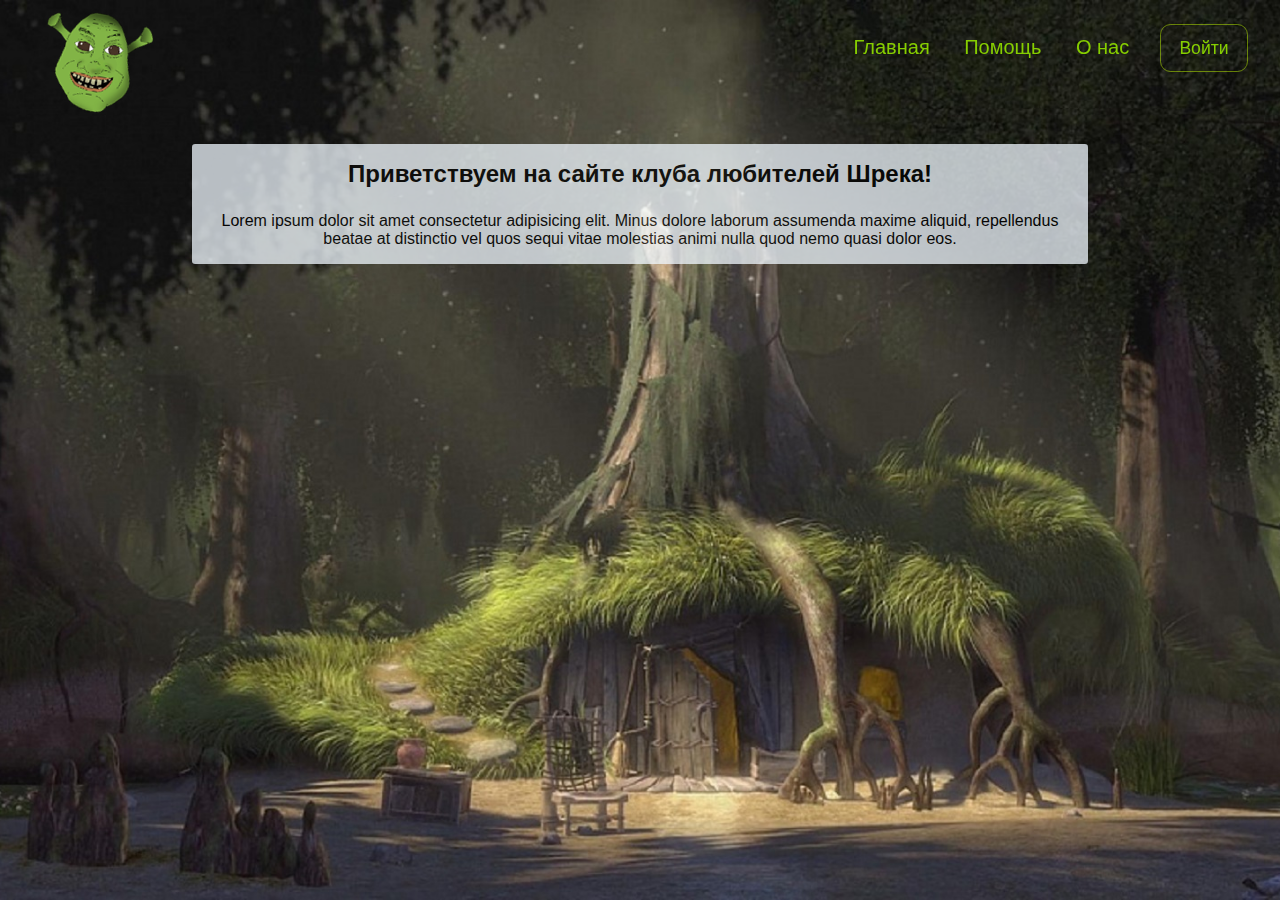
==== index.html @ 3fd7bb06 "site" ====
<!DOCTYPE html>
<html lang="ru">
<head>
    <meta charset="UTF-8">
    <meta name="viewport" content="width=device-width, initial-scale=1.0">
    <title>Любим Шрека</title>
    <link rel="stylesheet" href="style.css" />
</head>
<body>

    
    <header>
        <div class="logo"><img src="shrek.png" alt="shrek" /></div>
        <nav class="navigation">
            <a href="#">Главная</a>
            <a href="#">Помощь</a>
            <a href="#">О нас</a>
            <button class="btn-login">Войти</button>
        </nav>
    </header>


    <div class="priv">
        <h2 class="glav">
            Приветствуем на сайте клуба любителей Шрека!
        </h2>
        <p class="text">
            Lorem ipsum dolor sit amet consectetur adipisicing elit. Minus dolore laborum assumenda maxime aliquid, repellendus beatae at distinctio vel quos sequi vitae molestias animi nulla quod nemo quasi dolor eos.
        </p>
    </div>

</body>
</html>
---- style.css ----
* {
    margin: 0;
    padding: 0;
    box-sizing: border-box;
    font-family: sans-serif;
}


body {
    display: flex;
    justify-content: center;
    /* align-items: center; */
    min-height: 100vh;
    background: url('polyana_shreka.jpg') no-repeat;
    background-size: cover;
    background-position: center;
}


header {
    position: fixed;
    top: 0;
    left: 0;
    width: 100%;
    /* background-color: aliceblue; */
    /* opacity: 70%; */
    padding: 2rem;
    display: flex;
    justify-content: space-between;
    align-items: center;
    height: 6em;
}

.logo {
    margin-top: 2em;
}

.navigation a {
    position: relative;
    font-size: 1.25em;
    color: rgb(134, 206, 0);
    text-decoration: none;
    margin-left: 1.5em;
}

.navigation a::after {
    content: '';
    position: absolute;
    width: 100%;
    height: 0.1em;
    background: rgb(97, 170, 243);
    border-radius: 0.5em;
    left: 0;
    bottom: -0.4em;
    transform: scaleX(0);
    transition: transform .3s;
    transform-origin: right;
}


.navigation a:hover::after {
    transform: scaleX(1);
    transform-origin: left;
}


.navigation .btn-login {
    font-size: 1.1em;
    color: rgb(134, 206, 0);
    margin-left: 1.5em;
    height: 3rem;
    width: 5.5rem;
    background: transparent;
    border: 0.1rem solid rgba(200, 255, 0, 0.466);
    border-radius: 0.6em;
    cursor: pointer;
    transition: .3s;
}

.navigation .btn-login:hover {
    background: rgb(255, 255, 255);
    color: rgb(134, 206, 0);
}

.priv {
    position: absolute;
    margin-top: 9em;
    text-align: center;
    width: 70%;
    background: aliceblue;
    opacity: 75%;
    padding: 1em;
    border-radius: 0.2em;
}

.glav {
    color:rgb(0, 0, 0);
    margin-bottom: 1em;
}
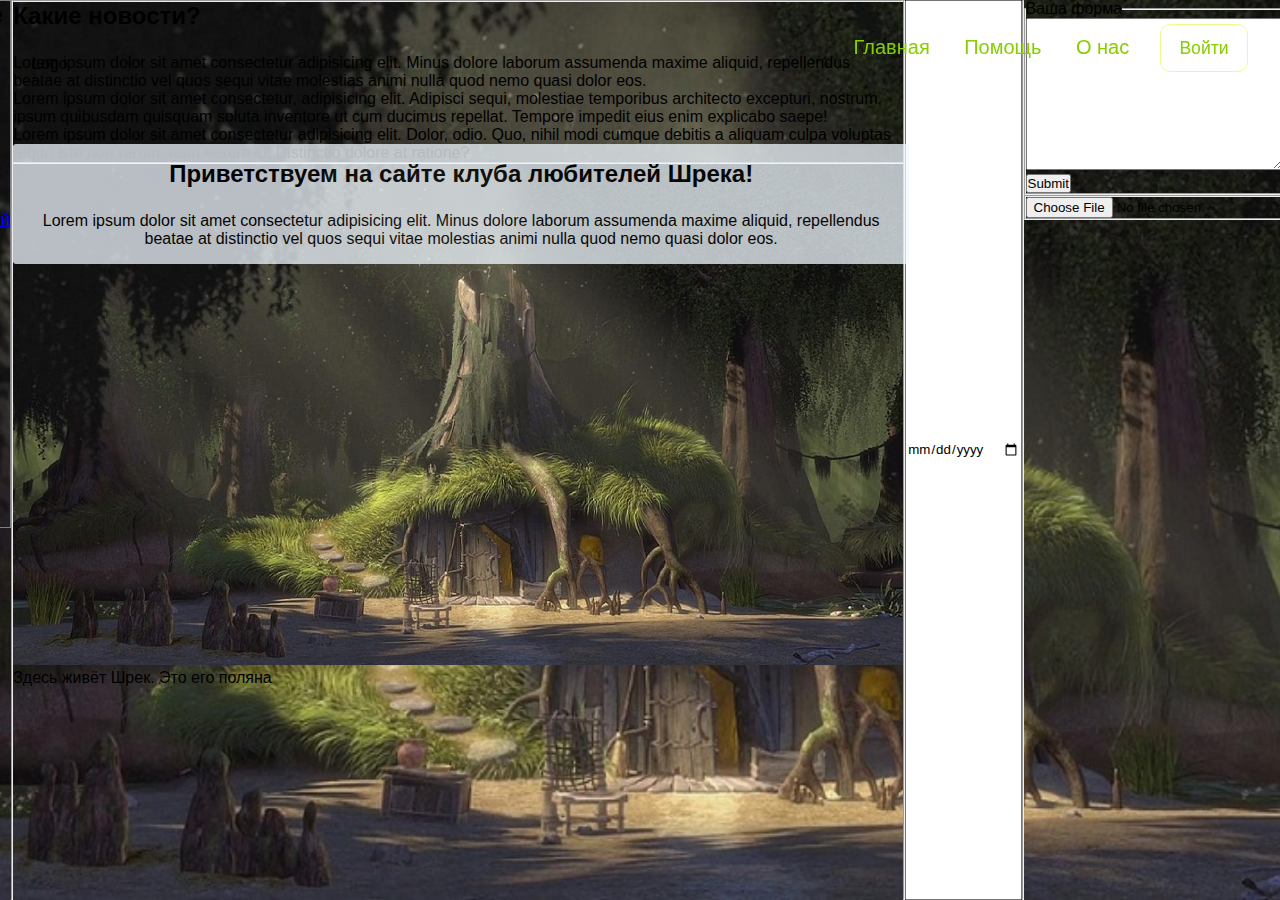
==== commit e2606736: "jhj" ====
--- a/index.html
+++ b/index.html
@@ -2,15 +2,34 @@
 <html lang="ru">
 <head>
     <meta charset="UTF-8">
+    <link rel="shortcut icon" href="shrek.png" type="image/x-icon">
     <meta name="viewport" content="width=device-width, initial-scale=1.0">
-    <title>Любим Шрека</title>
-    <link rel="stylesheet" href="style.css" />
+    <title>Doc</title>
+    <link rel="stylesheet" href="style.css">
+
+    <style>
+        aside {
+            float: right;
+            height: 33em;
+            width: 13%;
+            border: 0.1em solid gray;
+        }
+
+        aside div {
+            margin-top: 2em;
+        }
+
+        #zag {
+            text-align: center;
+        }
+    </style>
+
 </head>
 <body>
 
     
     <header>
-        <div class="logo"><img src="shrek.png" alt="shrek" /></div>
+        <div class="logo">Logo</div>
         <nav class="navigation">
             <a href="#">Главная</a>
             <a href="#">Помощь</a>
@@ -19,15 +38,76 @@
         </nav>
     </header>
 
+    <hr>
 
-    <div class="priv">
-        <h2 class="glav">
-            Приветствуем на сайте клуба любителей Шрека!
-        </h2>
-        <p class="text">
-            Lorem ipsum dolor sit amet consectetur adipisicing elit. Minus dolore laborum assumenda maxime aliquid, repellendus beatae at distinctio vel quos sequi vitae molestias animi nulla quod nemo quasi dolor eos.
-        </p>
-    </div>
+    <aside>
+        <h2 id="zag">Aside</h2>
+        <div><a href="#">Первый</a></div>
+        <div><a href="#">Второй</a></div>
+        <div><a href="#">Третий</a></div>
+        <div><a href="#">Четвёртый</a></div>
+    </aside>
+
+    <hr>
+
+    <main>
+        
+        <article class="priv">
+            <h2 class="glav">
+                Приветствуем на сайте клуба любителей Шрека!
+            </h2>
+            <p class="text">
+                Lorem ipsum dolor sit amet consectetur adipisicing elit. Minus dolore laborum assumenda maxime aliquid, repellendus beatae at distinctio vel quos sequi vitae molestias animi nulla quod nemo quasi dolor eos.
+            </p>
+        </article>
+    
+        <hr>
+    
+        <article class="osn">
+            <h2 class="glav">
+                Какие новости?
+            </h2>
+            <p class="text">
+                Lorem ipsum dolor sit amet consectetur adipisicing elit. Minus dolore laborum assumenda maxime aliquid, repellendus beatae at distinctio vel quos sequi vitae molestias animi nulla quod nemo quasi dolor eos.
+            </p>
+            <p class="text">
+                Lorem ipsum dolor sit amet consectetur, adipisicing elit. Adipisci sequi, molestiae temporibus architecto excepturi, nostrum, ipsum quibusdam quisquam soluta inventore ut cum ducimus repellat. Tempore impedit eius enim explicabo saepe!
+            </p>
+            <p class="text">
+                Lorem ipsum dolor sit amet consectetur adipisicing elit. Dolor, odio. Quo, nihil modi cumque debitis a aliquam culpa voluptas atque iste non rerum, nam earum id! Distinctio dolore at ratione?
+            </p>
+        </article>
+    
+        <hr>
+    
+        <figure>
+            <img src="polyana_shreka.jpg" alt="polyana_shreka">
+            <figcaption>Здесь живёт Шрек. Это его поляна</figcaption>
+        </figure>
+    </main>
+
+    <hr>
+
+    <input type="date">
+
+    <hr>
+
+    <form action="">
+        <fieldset>
+            <legend>Ваша форма</legend>
+            <textarea name="text" cols="30" rows="10"></textarea>
+            <input type="submit">
+        </fieldset>
+        <fieldset>
+            <input type="file">
+        </fieldset>
+    </form>
+
+    <hr>
+
+    <footer class="kon">
+            <a href="#">Мы в соцсетях</a>
+    </footer>
 
 </body>
 </html>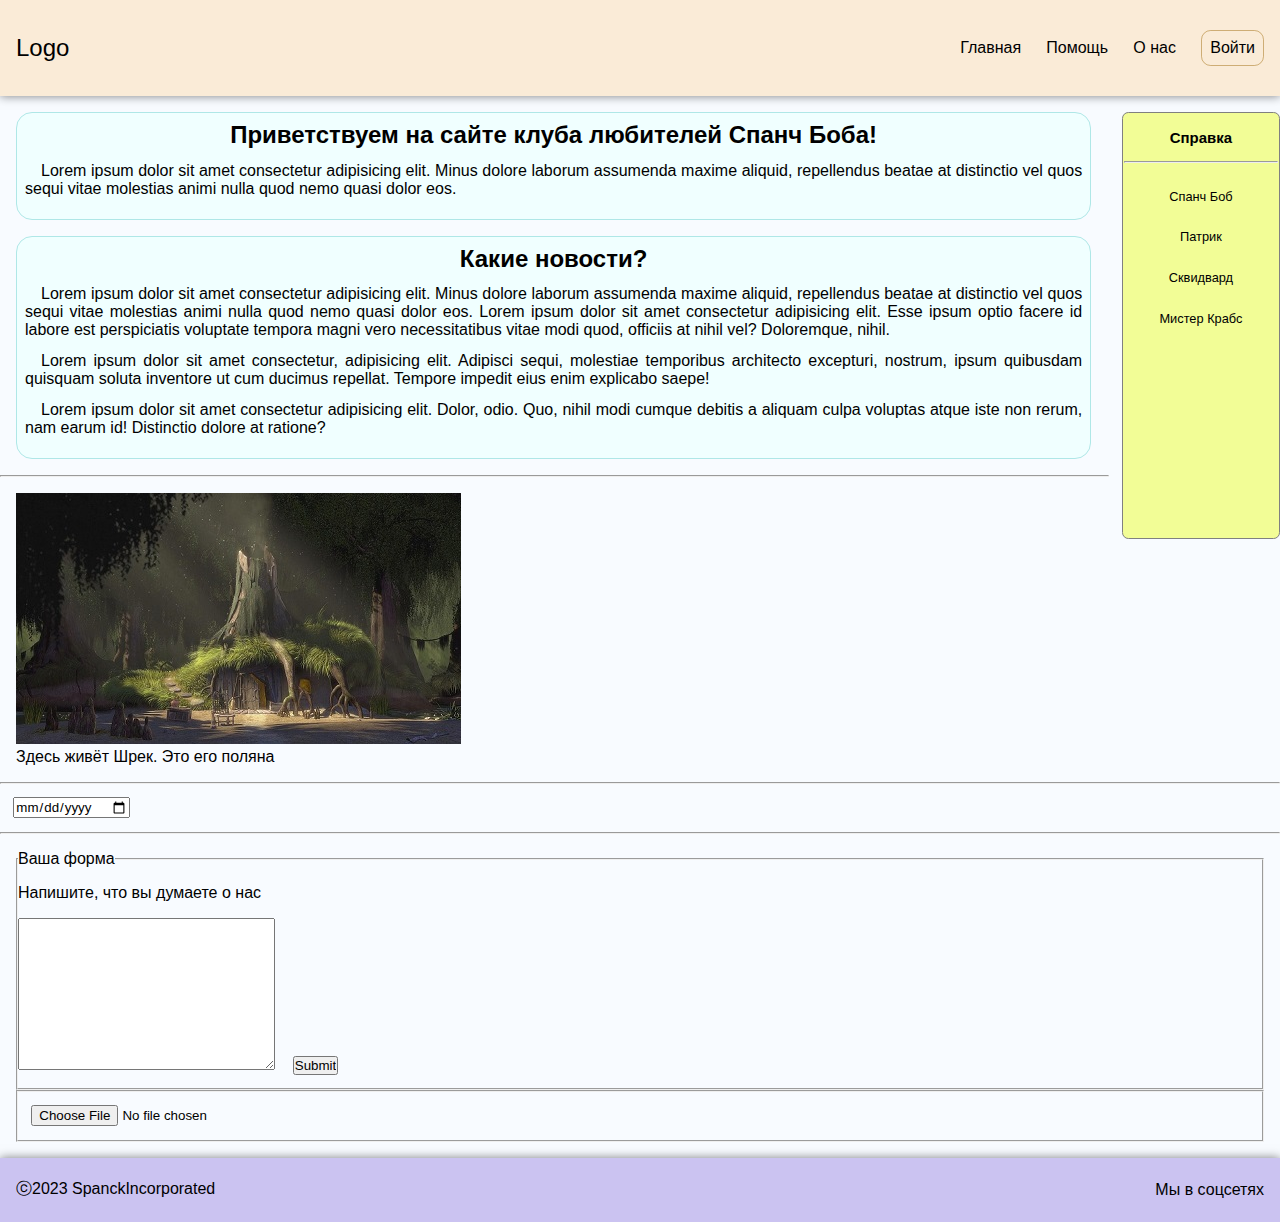
==== commit 64bf3860: "Add files via upload" ====
--- a/index.html
+++ b/index.html
@@ -5,25 +5,7 @@
     <link rel="shortcut icon" href="shrek.png" type="image/x-icon">
     <meta name="viewport" content="width=device-width, initial-scale=1.0">
     <title>Doc</title>
-    <link rel="stylesheet" href="style.css">
-
-    <style>
-        aside {
-            float: right;
-            height: 33em;
-            width: 13%;
-            border: 0.1em solid gray;
-        }
-
-        aside div {
-            margin-top: 2em;
-        }
-
-        #zag {
-            text-align: center;
-        }
-    </style>
-
+    <link rel="stylesheet" href="styles.css">
 </head>
 <body>
 
@@ -31,44 +13,43 @@
     <header>
         <div class="logo">Logo</div>
         <nav class="navigation">
-            <a href="#">Главная</a>
+            <a href="index.html">Главная</a>
             <a href="#">Помощь</a>
             <a href="#">О нас</a>
             <button class="btn-login">Войти</button>
         </nav>
     </header>
 
-    <hr>
+
 
     <aside>
-        <h2 id="zag">Aside</h2>
-        <div><a href="#">Первый</a></div>
-        <div><a href="#">Второй</a></div>
-        <div><a href="#">Третий</a></div>
-        <div><a href="#">Четвёртый</a></div>
+        <h3>Справка</h3>
+        <hr>
+        <div><a href="#">Спанч Боб</a></div>
+        <div><a href="#">Патрик</a></div>
+        <div><a href="#">Сквидвард</a></div>
+        <div><a href="#">Мистер Крабс</a></div>
     </aside>
 
-    <hr>
 
     <main>
         
         <article class="priv">
             <h2 class="glav">
-                Приветствуем на сайте клуба любителей Шрека!
+                Приветствуем на сайте клуба любителей Спанч Боба!
             </h2>
             <p class="text">
                 Lorem ipsum dolor sit amet consectetur adipisicing elit. Minus dolore laborum assumenda maxime aliquid, repellendus beatae at distinctio vel quos sequi vitae molestias animi nulla quod nemo quasi dolor eos.
             </p>
         </article>
     
-        <hr>
     
         <article class="osn">
             <h2 class="glav">
                 Какие новости?
             </h2>
             <p class="text">
-                Lorem ipsum dolor sit amet consectetur adipisicing elit. Minus dolore laborum assumenda maxime aliquid, repellendus beatae at distinctio vel quos sequi vitae molestias animi nulla quod nemo quasi dolor eos.
+                Lorem ipsum dolor sit amet consectetur adipisicing elit. Minus dolore laborum assumenda maxime aliquid, repellendus beatae at distinctio vel quos sequi vitae molestias animi nulla quod nemo quasi dolor eos. Lorem ipsum dolor sit amet consectetur adipisicing elit. Esse ipsum optio facere id labore est perspiciatis voluptate tempora magni vero necessitatibus vitae modi quod, officiis at nihil vel? Doloremque, nihil.
             </p>
             <p class="text">
                 Lorem ipsum dolor sit amet consectetur, adipisicing elit. Adipisci sequi, molestiae temporibus architecto excepturi, nostrum, ipsum quibusdam quisquam soluta inventore ut cum ducimus repellat. Tempore impedit eius enim explicabo saepe!
@@ -77,14 +58,13 @@
                 Lorem ipsum dolor sit amet consectetur adipisicing elit. Dolor, odio. Quo, nihil modi cumque debitis a aliquam culpa voluptas atque iste non rerum, nam earum id! Distinctio dolore at ratione?
             </p>
         </article>
+    </main>
+    <hr>
     
-        <hr>
-    
-        <figure>
-            <img src="polyana_shreka.jpg" alt="polyana_shreka">
-            <figcaption>Здесь живёт Шрек. Это его поляна</figcaption>
-        </figure>
-    </main>
+    <figure>
+        <img src="polyana_shreka.jpg" alt="polyana_shreka">
+        <figcaption>Здесь живёт Шрек. Это его поляна</figcaption>
+    </figure>
 
     <hr>
 
@@ -95,6 +75,7 @@
     <form action="">
         <fieldset>
             <legend>Ваша форма</legend>
+            <p>Напишите, что вы думаете о нас</p>
             <textarea name="text" cols="30" rows="10"></textarea>
             <input type="submit">
         </fieldset>
@@ -103,10 +84,10 @@
         </fieldset>
     </form>
 
-    <hr>
 
     <footer class="kon">
-            <a href="#">Мы в соцсетях</a>
+        <p>ⓒ2023 SpanckIncorporated</p>
+        <a href="#">Мы в соцсетях</a>
     </footer>
 
 </body>
--- a/styles.css
+++ b/styles.css
@@ -0,0 +1,287 @@
+/* * {
+    margin: 0;
+    padding: 0;
+    box-sizing: border-box;
+    font-family: sans-serif;
+}
+
+
+body {
+    display: flex;
+    justify-content: center;
+    align-items: center;
+    min-height: 100vh;
+    background: aliceblue;
+    background-size: cover;
+    background-position: center;
+}
+
+
+header {
+    position: fixed;
+    top: 0;
+    left: 0;
+    width: 100%;
+    background-color: rgb(216, 235, 252);
+    padding: 2rem;
+    display: flex;
+    justify-content: space-between;
+    align-items: center;
+    height: 6em;
+    font-size: 0.8em;
+}
+
+.logo {
+    font-size: 1.5em;
+}
+
+.navigation a {
+    position: relative;
+    font-size: 1.25em;
+    color: rgb(105, 93, 71);
+    text-decoration: none;
+    margin-left: 1.5em;
+}
+
+.navigation a::after {
+    content: '';
+    position: absolute;
+    width: 100%;
+    height: 0.1em;
+    background: rgb(138, 99, 41);
+    border-radius: 0.5em;
+    left: 0;
+    bottom: -0.4em;
+    transform: scaleX(0);
+    transition: transform .3s;
+}
+
+
+.navigation a:hover::after {
+    transform: scaleX(1);
+}
+
+
+.navigation .btn-login {
+    font-size: 1.1em;
+    color: rgb(105, 93, 71);
+    margin-left: 1.5em;
+    height: 3rem;
+    width: 5.5rem;
+    background: transparent;
+    border: 0.1rem solid rgba(156, 103, 4, 0.466);
+    border-radius: 0.6em;
+    cursor: pointer;
+    transition: .3s;
+}
+
+.navigation .btn-login:hover {
+    background: rgb(255, 255, 255);
+    color: rgb(90, 95, 78);
+}
+
+.priv {
+    position: absolute;
+    margin-top: 9em;
+    text-align: center;
+    width: 60%;
+    background: rgb(235, 245, 255);
+    padding: 1em;
+    border-radius: 0.2em;
+    border: 0.08em solid darkblue;
+    box-shadow: 0.1em 0.3em 0.7em rgba(0,0,0,0.5);
+    font-size: 0.9em;
+}
+
+.osn {
+    position: absolute;
+    margin-top: 26em;
+    text-align: center;
+    width: 80%;
+    background: rgb(235, 245, 255);
+    padding: 1em;
+    border-radius: 0.2em;
+    border: 0.08em solid darkblue;
+    box-shadow: 0.1em 0.3em 0.7em rgba(0,0,0,0.5);
+    font-size: 0.9em;
+}
+
+
+
+.glav {
+    color:rgb(0, 0, 0);
+    margin-bottom: 1em;
+}
+
+
+.kon {
+    position: fixed;
+    bottom: 0;
+    left: 0;
+    width: 100%;
+    background-color: rgb(234, 180, 245);
+    padding: 2rem;
+    display: flex;
+    justify-content: space-between;
+    align-items: center;
+    height: 6em;
+    font-size: 0.8em;
+} */
+
+
+
+
+
+* {
+    margin: 0;
+    padding: 0;
+    font-family: sans-serif;
+}
+
+
+body {
+    background: rgb(248, 251, 255);    
+}
+
+header {
+    display: flex;
+    background: antiquewhite;
+    height: 4em;
+    justify-content: space-between;
+    align-items: center;
+    margin-bottom: 1em;
+    box-shadow: 0 0 0.6em rgba(0,0,0,0.5);
+    padding: 1em;
+
+}
+
+
+.logo {
+    font-size: 1.5em;
+}
+
+.navigation a {
+    margin-right: 1.3em;
+    text-decoration: none;
+    color: black;
+    font-size: 1em;
+}
+
+
+.navigation a:hover {
+    color: rgb(206, 119, 5);
+}
+
+
+.btn-login {
+    padding: 0.5em;
+    font-size: 1em;
+    color: black;
+    background: transparent;
+    border: 0.1rem solid rgba(156, 103, 4, 0.466);
+    border-radius: 0.6em;
+    cursor: pointer;
+}
+
+
+.btn-login:hover {
+    color: rgb(206, 119, 5);
+    background: rgb(255, 247, 236);
+}
+
+aside {
+    font-size: 0.8em;
+    float: right;
+    height: 33em;
+    width: 12%;
+    padding: 0.1em;
+    border: 0.1em solid gray;
+    border-radius: 0.5em;
+    text-align: center;
+    background: rgba(237, 255, 70, 0.568);
+    overflow: hidden;
+    margin-left: 1em;
+}
+h3 {
+    margin-top: 1em;
+    margin-bottom: 1em;
+}
+
+hr {
+    color: antiquewhite;
+}
+
+aside div a {
+    text-decoration: none;
+    color: black;
+}
+
+aside div a:hover {
+    color: brown;    
+}
+
+aside div {
+    margin-top: 2em;
+}
+
+main {
+    margin-left: 1em;
+    width: 84%;
+}
+
+article p {
+    text-align: justify;
+    text-indent: 1em;
+    margin-top: 0.8em;
+    margin-bottom: 0.8em;
+}
+
+h2 {
+    text-align: center;
+}
+
+article {
+    padding: 0.5em;
+    margin-bottom: 1em;
+    background: azure;
+    border-radius: 1em;
+    border: 0.1em solid rgb(175, 231, 231);
+}
+
+figure {
+    margin: 1em;
+}
+
+input {
+    margin: 1em;
+}
+
+form {
+    margin: 1em;
+}
+
+footer{
+    display: flex;
+    background: rgb(203, 195, 241);
+    height: 2em;
+    justify-content: space-between;
+    align-items: center;
+    box-shadow: 0 0 0.6em rgba(0,0,0,0.5);
+    padding: 1em;
+}
+
+footer a {
+    text-decoration: none;
+    color: black;
+    font-size: 1em;
+}
+
+
+footer a:hover {
+    color: rgb(206, 119, 5);
+}
+
+fieldset p {
+    margin-top: 1em;
+    margin-bottom: 1em;
+}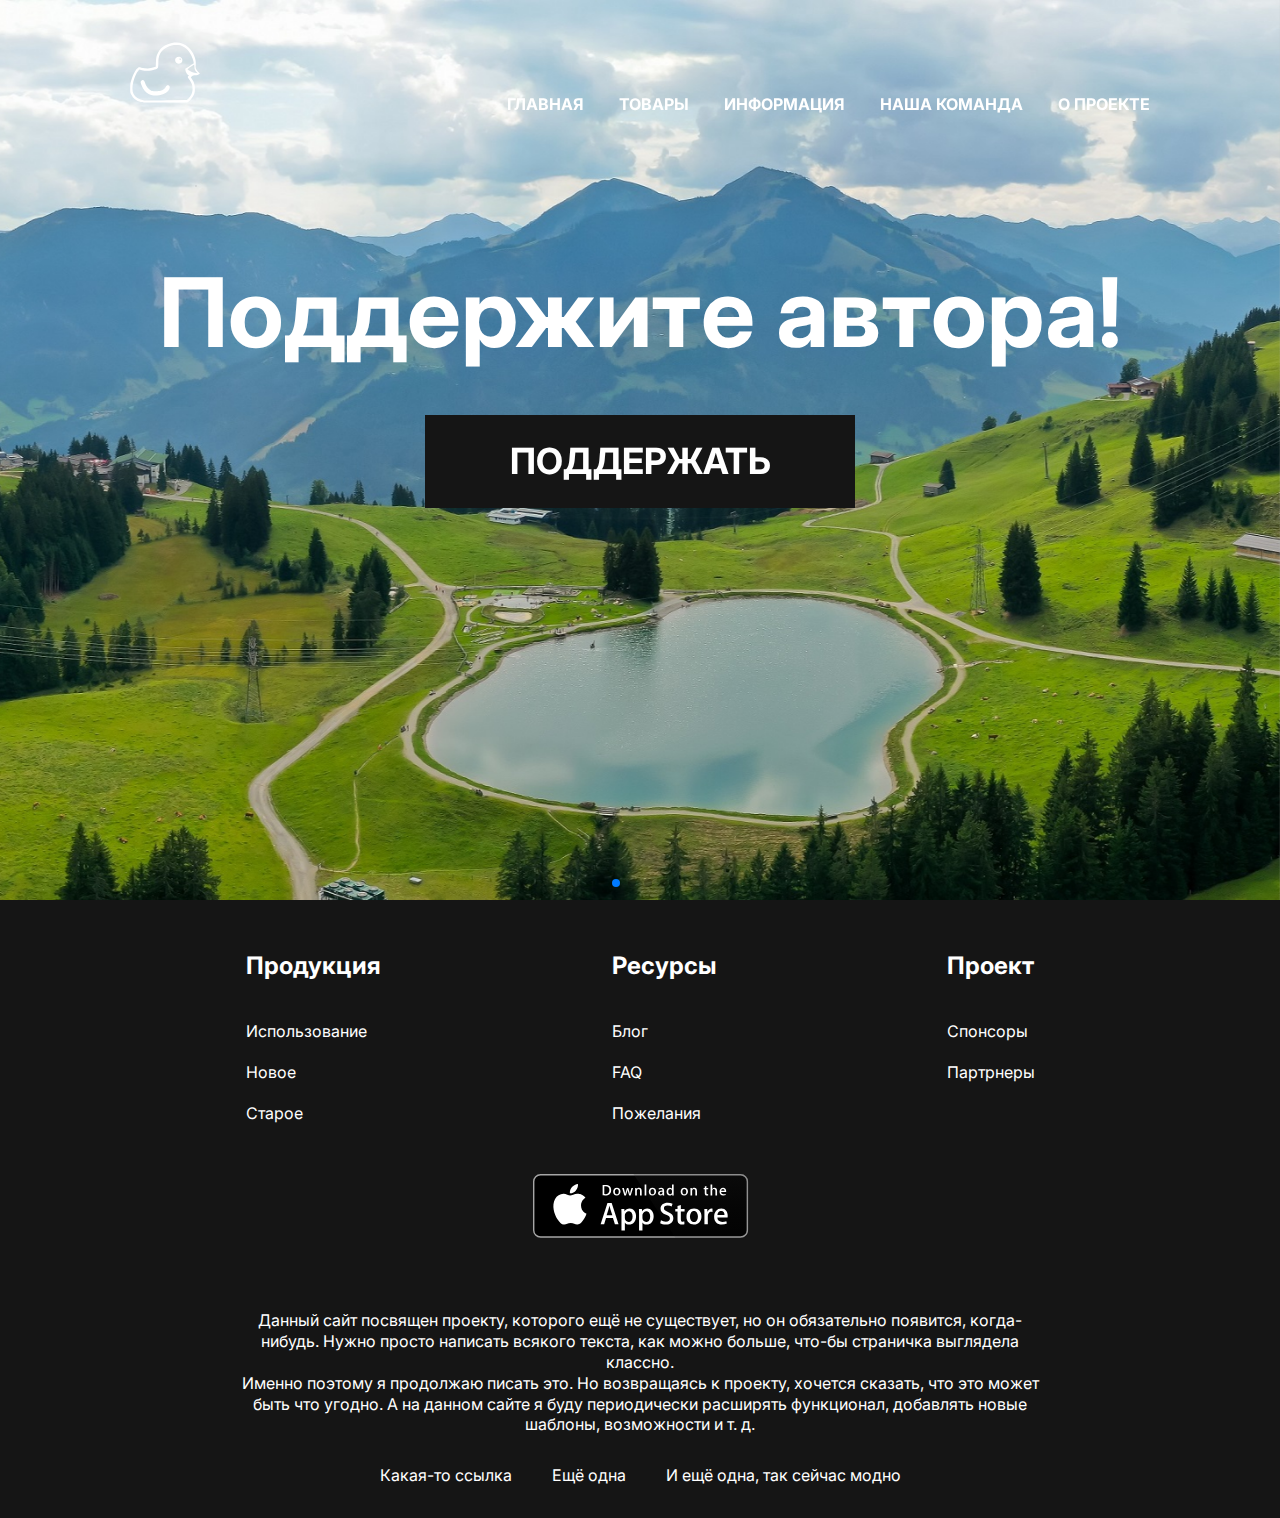
==== commit 74f40ff6: "Add files via upload" ====
--- a/index.html
+++ b/index.html
@@ -1,94 +1,165 @@
 <!DOCTYPE html>
-<html lang="ru">
+<html lang="en">
 <head>
     <meta charset="UTF-8">
-    <link rel="shortcut icon" href="shrek.png" type="image/x-icon">
     <meta name="viewport" content="width=device-width, initial-scale=1.0">
-    <title>Doc</title>
+    <link rel="preconnect" href="https://fonts.googleapis.com">
+    <link rel="preconnect" href="https://fonts.gstatic.com" crossorigin>
+    <link href="https://fonts.googleapis.com/css2?family=Inter:wght@400;700&display=swap" rel="stylesheet">
+    <link
+  rel="stylesheet"
+  href="https://cdn.jsdelivr.net/npm/swiper@10/swiper-bundle.min.css"
+/>
     <link rel="stylesheet" href="styles.css">
+    <title>Главная</title>
 </head>
 <body>
 
-    
-    <header>
-        <div class="logo">Logo</div>
-        <nav class="navigation">
-            <a href="index.html">Главная</a>
-            <a href="#">Помощь</a>
-            <a href="#">О нас</a>
-            <button class="btn-login">Войти</button>
-        </nav>
-    </header>
+
+    <div class="wrapper">
+        <header class="header_header-main">
+            <div class="container">
+                <div class="header__inner">
+                    <a class="logo" href="#">
+                        <img class="logo__img" src="images/logo (3).svg" alt="logo">
+                    </a>
+                    <nav class="menu">
+                        <ul class="menu__list">
+                            <li class="menu__list-item">
+                                <a href="index.html" class="menu__list-link">Главная</a>
+                            </li>
+                            <li class="menu__list-item">
+                                <a href="Tovary.html" class="menu__list-link">Товары</a>
+                            </li>
+                            <li class="menu__list-item">
+                                <a href="Informaciya.html" class="menu__list-link">Информация</a>
+                            </li>
+                            <li class="menu__list-item">
+                                <a href="Nasha_komanda.html" class="menu__list-link">Наша команда</a>
+                            </li>
+                            <li class="menu__list-item">
+                                <a href="O_proekte.html" class="menu__list-link">О проекте</a>
+                            </li>
+                        </ul>
+                    </nav>
+                </div>
+            </div>
+        </header>
 
 
-
-    <aside>
-        <h3>Справка</h3>
-        <hr>
-        <div><a href="#">Спанч Боб</a></div>
-        <div><a href="#">Патрик</a></div>
-        <div><a href="#">Сквидвард</a></div>
-        <div><a href="#">Мистер Крабс</a></div>
-    </aside>
+        <main class="main">
+            <section class="top">
+                <div class="container">
+                    <h1 class="title">
+                        Поддержите автора!
+                    </h1>
+                    <a href="#" class="top__link">
+                        Поддержать
+                    </a>
+                </div>
+            </section>
+            <div class="slider">
+                <div class="swiper">
+                    <div class="swiper-wrapper">
+                        <div class="swiper-slide" style="background-image: url(images/fon4.jpg);"></div>
+                        <div class="swiper-slide" style="background-image: url(images/fon2.jpg);"></div>
+                        <div class="swiper-slide" style="background-image: url(images/fon5.jpg);"></div>
+                        <div class="swiper-slide" style="background-image: url(images/fon6.jpg);"></div>
+                    </div>
+                    <div class="swiper-pagination"></div>
+                </div>
+            </div>
+        </main>
 
 
-    <main>
-        
-        <article class="priv">
-            <h2 class="glav">
-                Приветствуем на сайте клуба любителей Спанч Боба!
-            </h2>
-            <p class="text">
-                Lorem ipsum dolor sit amet consectetur adipisicing elit. Minus dolore laborum assumenda maxime aliquid, repellendus beatae at distinctio vel quos sequi vitae molestias animi nulla quod nemo quasi dolor eos.
-            </p>
-        </article>
-    
-    
-        <article class="osn">
-            <h2 class="glav">
-                Какие новости?
-            </h2>
-            <p class="text">
-                Lorem ipsum dolor sit amet consectetur adipisicing elit. Minus dolore laborum assumenda maxime aliquid, repellendus beatae at distinctio vel quos sequi vitae molestias animi nulla quod nemo quasi dolor eos. Lorem ipsum dolor sit amet consectetur adipisicing elit. Esse ipsum optio facere id labore est perspiciatis voluptate tempora magni vero necessitatibus vitae modi quod, officiis at nihil vel? Doloremque, nihil.
-            </p>
-            <p class="text">
-                Lorem ipsum dolor sit amet consectetur, adipisicing elit. Adipisci sequi, molestiae temporibus architecto excepturi, nostrum, ipsum quibusdam quisquam soluta inventore ut cum ducimus repellat. Tempore impedit eius enim explicabo saepe!
-            </p>
-            <p class="text">
-                Lorem ipsum dolor sit amet consectetur adipisicing elit. Dolor, odio. Quo, nihil modi cumque debitis a aliquam culpa voluptas atque iste non rerum, nam earum id! Distinctio dolore at ratione?
-            </p>
-        </article>
-    </main>
-    <hr>
-    
-    <figure>
-        <img src="polyana_shreka.jpg" alt="polyana_shreka">
-        <figcaption>Здесь живёт Шрек. Это его поляна</figcaption>
-    </figure>
+        <footer class="footer">
+            <div class="container">
+                <nav class="footer__menu">
+                    <ul class="footer__menu-list">
+                        <li class="footer__menu-item">
+                            <p class="footer__menu-title">Продукция</p>
+                        </li>
+                        <li class="footer__menu-item">
+                            <a href="#" class="footer__menu-link">Использование</a>
+                        </li>
+                        <li class="footer__menu-item">
+                            <a href="#" class="footer__menu-link">Новое</a>
+                        </li>
+                        <li class="footer__menu-item">
+                            <a href="#" class="footer__menu-link">Старое</a>
+                        </li>
+                    </ul>
+                    <ul class="footer__menu-list">
+                        <li class="footer__menu-item">
+                            <p class="footer__menu-title">Ресурсы</p>
+                        </li>
+                        <li class="footer__menu-item">
+                            <a href="#" class="footer__menu-link">Блог</a>
+                        </li>
+                        <li class="footer__menu-item">
+                            <a href="#" class="footer__menu-link">FAQ</a>
+                        </li>
+                        <li class="footer__menu-item">
+                            <a href="#" class="footer__menu-link">Пожелания</a>
+                        </li>
+                    </ul>
+                    <ul class="footer__menu-list">
+                        <li class="footer__menu-item">
+                            <p class="footer__menu-title">Проект</p>
+                        </li>
+                        <li class="footer__menu-item">
+                            <a href="#" class="footer__menu-link">Спонсоры</a>
+                        </li>
+                        <li class="footer__menu-item">
+                            <a href="#" class="footer__menu-link">Партрнеры</a>
+                        </li>
+                    </ul>
+                </nav>
 
-    <hr>
+                <ul class="app">
+                    <li class="app__item">
+                        <a href="#" class="app__item-link">
+                            <img src="images/apple_app.svg" alt="apple__img" class="app__item-img">
+                        </a>
+                    </li>
+                    <!-- <li class="app__item">
+                        <a href="#" class="app__item-link">
+                            <img src="images/google_app.svg" alt="google__img" class="app__item-img">
+                        </a>
+                    </li> -->
+                </ul>
 
-    <input type="date">
+                <div class="footer__copy">
+                    <p class="footer__copy-text">
+                        Данный сайт посвящен проекту, которого ещё не существует, но он обязательно появится, когда-нибудь. Нужно просто написать всякого текста, как можно больше, что-бы страничка выглядела классно.
+                    </p>
+                    <p class="footer__copy-text">
+                        Именно поэтому я продолжаю писать это. Но возвращаясь к проекту, хочется сказать, что это может быть что угодно. А на данном сайте я буду периодически расширять функционал, добавлять новые шаблоны, возможности и т. д.
+                    </p>
+                </div>
+                <nav class="copy__nav">
+                    <ul class="copy__nav-list">
+                        <li class="copy__nav-item">
+                            <a href="#" class="copy__nav-link">Какая-то ссылка</a>
+                        </li>
+                        <li class="copy__nav-item">
+                            <a href="#" class="copy__nav-link">Ещё одна</a>
+                        </li>
+                        <li class="copy__nav-item">
+                            <a href="#" class="copy__nav-link">И ещё одна, так сейчас модно</a>
+                        </li>
+                    </ul>
+                </nav>
 
-    <hr>
+            </div>
+        </footer>
 
-    <form action="">
-        <fieldset>
-            <legend>Ваша форма</legend>
-            <p>Напишите, что вы думаете о нас</p>
-            <textarea name="text" cols="30" rows="10"></textarea>
-            <input type="submit">
-        </fieldset>
-        <fieldset>
-            <input type="file">
-        </fieldset>
-    </form>
+    </div>
 
 
-    <footer class="kon">
-        <p>ⓒ2023 SpanckIncorporated</p>
-        <a href="#">Мы в соцсетях</a>
-    </footer>
-
+    <script src="https://cdn.jsdelivr.net/npm/swiper@10/swiper-bundle.min.js"></script>
+    <script src="js/main.js">
+        
+    </script>
 </body>
 </html>--- a/styles.css
+++ b/styles.css
@@ -1,287 +1,164 @@
-/* * {
+html {
+    box-sizing: border-box;
+}
+
+*, *::after, *::before {
+    box-sizing: inherit;
     margin: 0;
     padding: 0;
-    box-sizing: border-box;
-    font-family: sans-serif;
+}
+
+html, body {
+    height: 100%;
+}
+
+ul {
+    list-style-type: none;
+}
+
+a {
+    text-decoration: none;
+    color: inherit
+}
+
+.wrapper {
+    min-height: 100%;
+    display: flex;
+    flex-direction: column;
+}                 /*Для прибивания footer (см. .main)*/
+
+
+.container {
+    max-width: 1020px;
+    margin: 0 auto;        /*устанавливает блок по центру*/
+    padding: 0, 10px;
+
+}
+
+body {
+    font-family: 'Inter', sans-serif;
+    font-size: 16px;
+    font-weight: 400;
+    line-height: 1.3;
+}
+
+.header {
+    background-color: #151515;
+}
+
+.header_header-main {
+    background-color: transparent;
+    position: absolute;               /*для поднятия фона наверх, но из-за этого позиционирование сбивается*/
+    z-index: 5;                       /*для поднятия фона наверх, но из-за этого позиционирование сбивается*/
+    left: 0;                         /*расправляем позиционирование*/
+    right: 0;                        /*расправляем позиционирование*/
+}
+
+.header__inner {
+    padding-top: 40px;
+    padding-bottom: 45px;
+    display: flex;
+    justify-content: space-between;
+    align-items: flex-end;
 }
 
 
-body {
+.menu__list {
     display: flex;
-    justify-content: center;
-    align-items: center;
-    min-height: 100vh;
-    background: aliceblue;
-    background-size: cover;
-    background-position: center;
+    gap: 35px;
+}
+
+.menu__list-link {
+    color: white;
+    text-transform: uppercase;
+    font-weight: 700;
 }
 
 
-header {
-    position: fixed;
-    top: 0;
-    left: 0;
-    width: 100%;
-    background-color: rgb(216, 235, 252);
-    padding: 2rem;
-    display: flex;
-    justify-content: space-between;
-    align-items: center;
-    height: 6em;
-    font-size: 0.8em;
+.footer {
+    background-color: #151515;
+    padding: 50px 0 32px;
+    color: white
 }
 
-.logo {
-    font-size: 1.5em;
+.footer__menu {
+    display: flex;
+    justify-content: space-around;
+    margin-bottom: 50px;
 }
 
-.navigation a {
-    position: relative;
-    font-size: 1.25em;
-    color: rgb(105, 93, 71);
-    text-decoration: none;
-    margin-left: 1.5em;
+.footer__menu-list {
+    max-width: 250px;
 }
 
-.navigation a::after {
-    content: '';
-    position: absolute;
-    width: 100%;
-    height: 0.1em;
-    background: rgb(138, 99, 41);
-    border-radius: 0.5em;
-    left: 0;
-    bottom: -0.4em;
-    transform: scaleX(0);
-    transition: transform .3s;
+.footer__menu-title {
+    font-size: 24px;
+    font-weight: 700;
+    padding-bottom: 20px;
 }
 
-
-.navigation a:hover::after {
-    transform: scaleX(1);
+.footer__menu-item + .footer__menu-item {
+    padding-top: 20px;
 }
 
-
-.navigation .btn-login {
-    font-size: 1.1em;
-    color: rgb(105, 93, 71);
-    margin-left: 1.5em;
-    height: 3rem;
-    width: 5.5rem;
-    background: transparent;
-    border: 0.1rem solid rgba(156, 103, 4, 0.466);
-    border-radius: 0.6em;
-    cursor: pointer;
-    transition: .3s;
+.app {
+    display: flex;
+    justify-content: center;
+    gap: 40px;
+    margin-bottom: 52px;
 }
 
-.navigation .btn-login:hover {
-    background: rgb(255, 255, 255);
-    color: rgb(90, 95, 78);
-}
-
-.priv {
-    position: absolute;
-    margin-top: 9em;
-    text-align: center;
-    width: 60%;
-    background: rgb(235, 245, 255);
-    padding: 1em;
-    border-radius: 0.2em;
-    border: 0.08em solid darkblue;
-    box-shadow: 0.1em 0.3em 0.7em rgba(0,0,0,0.5);
-    font-size: 0.9em;
-}
-
-.osn {
-    position: absolute;
-    margin-top: 26em;
-    text-align: center;
-    width: 80%;
-    background: rgb(235, 245, 255);
-    padding: 1em;
-    border-radius: 0.2em;
-    border: 0.08em solid darkblue;
-    box-shadow: 0.1em 0.3em 0.7em rgba(0,0,0,0.5);
-    font-size: 0.9em;
-}
-
-
-
-.glav {
-    color:rgb(0, 0, 0);
-    margin-bottom: 1em;
-}
-
-
-.kon {
-    position: fixed;
-    bottom: 0;
-    left: 0;
-    width: 100%;
-    background-color: rgb(234, 180, 245);
-    padding: 2rem;
-    display: flex;
-    justify-content: space-between;
-    align-items: center;
-    height: 6em;
-    font-size: 0.8em;
-} */
-
-
-
-
-
-* {
-    margin: 0;
-    padding: 0;
-    font-family: sans-serif;
-}
-
-
-body {
-    background: rgb(248, 251, 255);    
-}
-
-header {
-    display: flex;
-    background: antiquewhite;
-    height: 4em;
-    justify-content: space-between;
-    align-items: center;
-    margin-bottom: 1em;
-    box-shadow: 0 0 0.6em rgba(0,0,0,0.5);
-    padding: 1em;
-
-}
-
-
-.logo {
-    font-size: 1.5em;
-}
-
-.navigation a {
-    margin-right: 1.3em;
-    text-decoration: none;
-    color: black;
-    font-size: 1em;
-}
-
-
-.navigation a:hover {
-    color: rgb(206, 119, 5);
-}
-
-
-.btn-login {
-    padding: 0.5em;
-    font-size: 1em;
-    color: black;
-    background: transparent;
-    border: 0.1rem solid rgba(156, 103, 4, 0.466);
-    border-radius: 0.6em;
-    cursor: pointer;
-}
-
-
-.btn-login:hover {
-    color: rgb(206, 119, 5);
-    background: rgb(255, 247, 236);
-}
-
-aside {
-    font-size: 0.8em;
-    float: right;
-    height: 33em;
-    width: 12%;
-    padding: 0.1em;
-    border: 0.1em solid gray;
-    border-radius: 0.5em;
-    text-align: center;
-    background: rgba(237, 255, 70, 0.568);
-    overflow: hidden;
-    margin-left: 1em;
-}
-h3 {
-    margin-top: 1em;
-    margin-bottom: 1em;
-}
-
-hr {
-    color: antiquewhite;
-}
-
-aside div a {
-    text-decoration: none;
-    color: black;
-}
-
-aside div a:hover {
-    color: brown;    
-}
-
-aside div {
-    margin-top: 2em;
-}
-
-main {
-    margin-left: 1em;
-    width: 84%;
-}
-
-article p {
-    text-align: justify;
-    text-indent: 1em;
-    margin-top: 0.8em;
-    margin-bottom: 0.8em;
-}
-
-h2 {
+.footer__copy {
+    max-width: 800px;
+    margin: 0 auto 30px;
     text-align: center;
 }
 
-article {
-    padding: 0.5em;
-    margin-bottom: 1em;
-    background: azure;
-    border-radius: 1em;
-    border: 0.1em solid rgb(175, 231, 231);
+.copy__nav-list {
+    display: flex;
+    justify-content: center;
+    gap: 40px;
 }
 
-figure {
-    margin: 1em;
+.main {
+    flex-grow: 1;
 }
 
-input {
-    margin: 1em;
+.top {
+    color: white;
+    text-align: center;
+    padding-top: 250px;
+    padding-bottom: 50px;
+    position: absolute;              /*для поднятия фона наверх, но из-за этого позиционирование сбивается*/
+    z-index: 5;                      /*для поднятия фона наверх, но из-за этого позиционирование сбивается*/
+    left: 0;                         /*расправляем позиционирование*/
+    right: 0;                        /*расправляем позиционирование*/
 }
 
-form {
-    margin: 1em;
+.title {
+    padding-bottom: 40px;
+    font-size: 96px;
+    font-weight: 700;
 }
 
-footer{
-    display: flex;
-    background: rgb(203, 195, 241);
-    height: 2em;
-    justify-content: space-between;
-    align-items: center;
-    box-shadow: 0 0 0.6em rgba(0,0,0,0.5);
-    padding: 1em;
+.top__link {
+    background-color: #151515;
+    padding: 23px;
+    max-width: 430px;
+    width: 100%;
+    display: inline-block;
+    text-transform: uppercase;
+    font-size: 36px;
+    font-weight: 700;
 }
 
-footer a {
-    text-decoration: none;
-    color: black;
-    font-size: 1em;
+.swiper-wrapper {
+    background-color: rgba(21, 21, 21, .3); /*не используется в цвете # специально*/
 }
 
-
-footer a:hover {
-    color: rgb(206, 119, 5);
-}
-
-fieldset p {
-    margin-top: 1em;
-    margin-bottom: 1em;
+.swiper-slide {
+    background-repeat: no-repeat;
+    background-size: cover;
+    background-position: center;
+    height: 100vh;
 }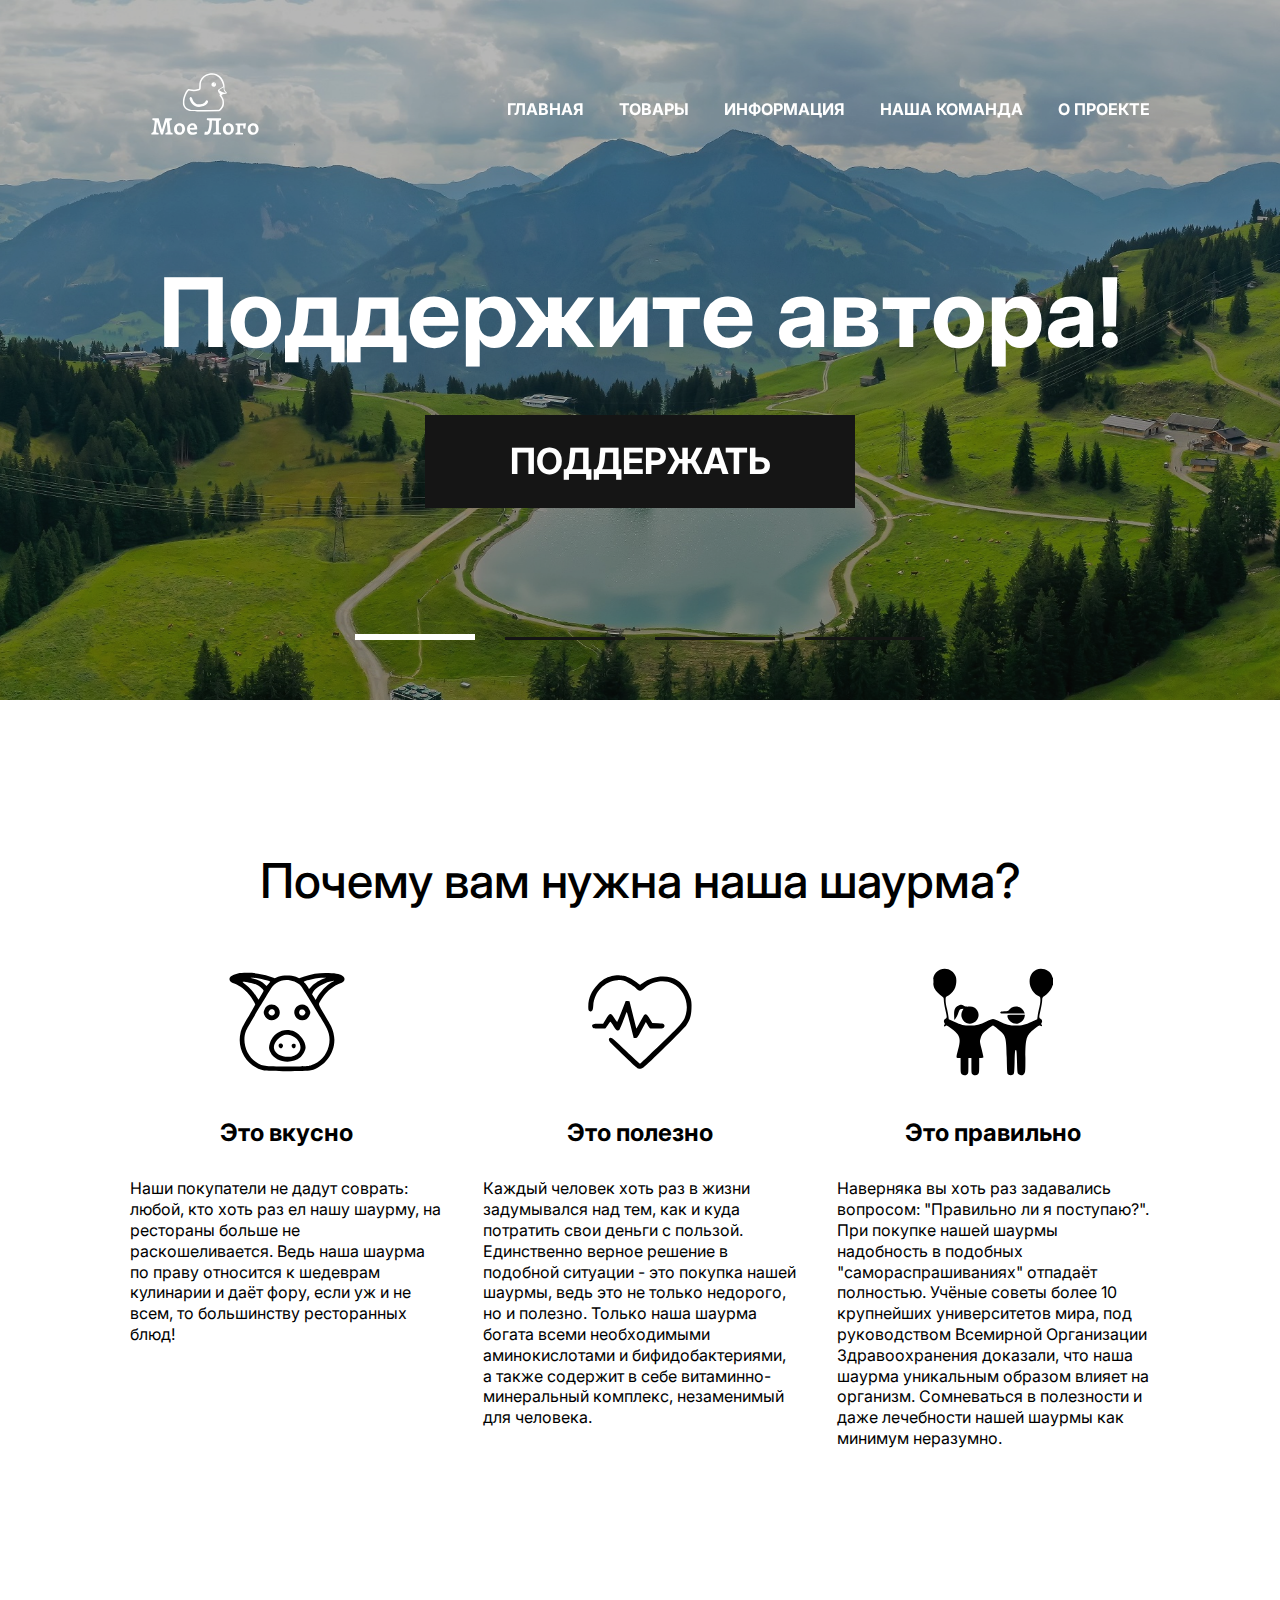
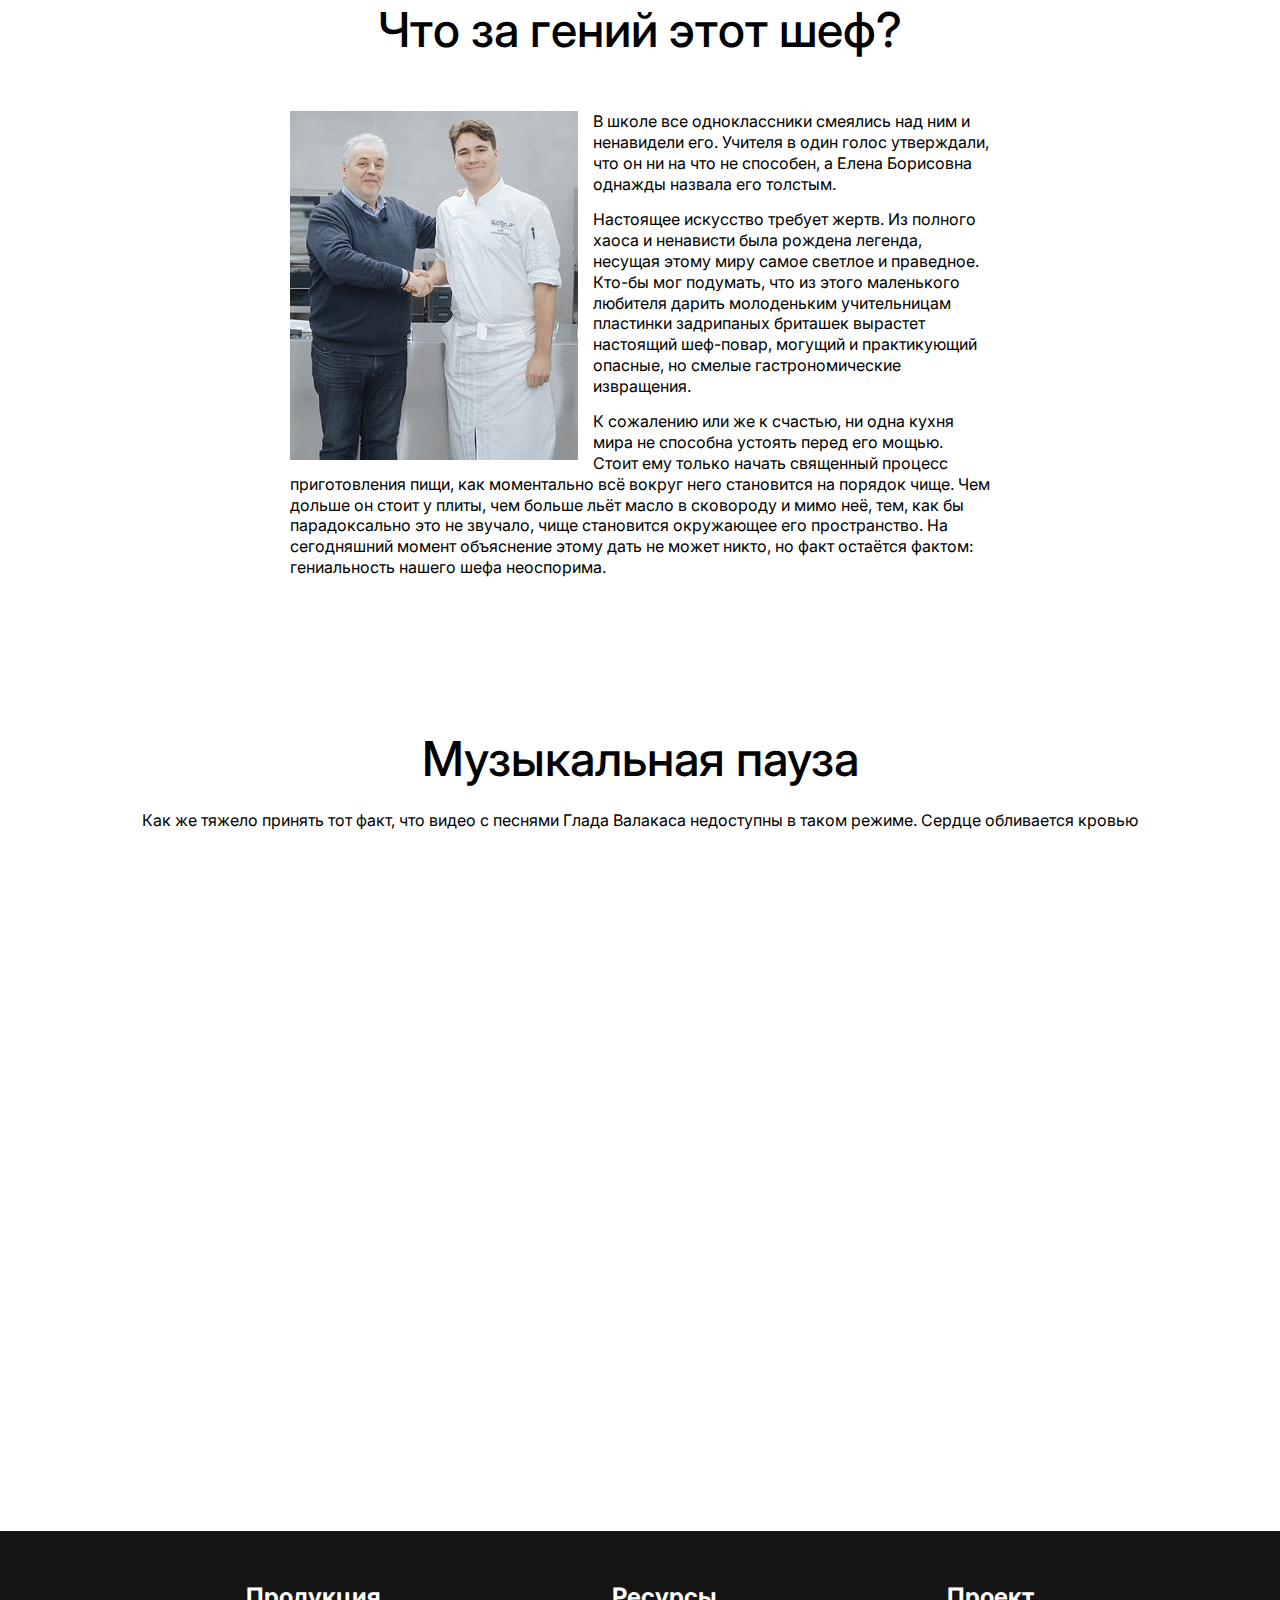
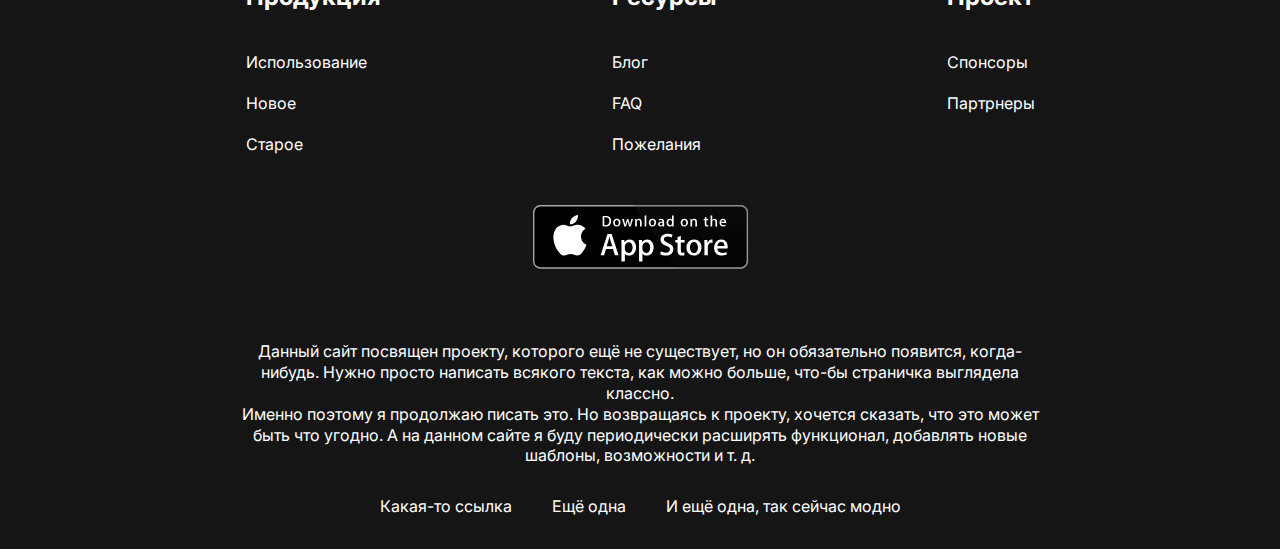
==== commit b9ecc86e: "Add files via upload" ====
--- a/index.html
+++ b/index.html
@@ -6,10 +6,7 @@
     <link rel="preconnect" href="https://fonts.googleapis.com">
     <link rel="preconnect" href="https://fonts.gstatic.com" crossorigin>
     <link href="https://fonts.googleapis.com/css2?family=Inter:wght@400;700&display=swap" rel="stylesheet">
-    <link
-  rel="stylesheet"
-  href="https://cdn.jsdelivr.net/npm/swiper@10/swiper-bundle.min.css"
-/>
+    <link rel="stylesheet" href="https://cdn.jsdelivr.net/npm/swiper@10/swiper-bundle.min.css">
     <link rel="stylesheet" href="styles.css">
     <title>Главная</title>
 </head>
@@ -21,7 +18,9 @@
             <div class="container">
                 <div class="header__inner">
                     <a class="logo" href="#">
-                        <img class="logo__img" src="images/logo (3).svg" alt="logo">
+                        <div class="logo__img-box">
+                            <img class="logo__img" src="images/my_logo.svg" alt="logo">
+                        </div>
                     </a>
                     <nav class="menu">
                         <ul class="menu__list">
@@ -53,7 +52,7 @@
                     <h1 class="title">
                         Поддержите автора!
                     </h1>
-                    <a href="#" class="top__link">
+                    <a href="support.html" class="top__link">
                         Поддержать
                     </a>
                 </div>
@@ -69,6 +68,58 @@
                     <div class="swiper-pagination"></div>
                 </div>
             </div>
+
+            <section class="topic">
+                <div class="container">
+                    <h2 class="section__title">
+                        Почему вам нужна наша шаурма?
+                    </h2>
+                    <ul class="topic__list">
+                        <li class="topic__list__item">
+                            <img src="images/delicios.svg" alt="topic1_img" class="topic__list__item__img">
+                            <h3 class="topic__list__item-title">Это вкусно</h3>
+                            <p class="topic__list__item-text">Наши покупатели не дадут соврать: любой, кто хоть раз ел нашу шаурму, на рестораны больше не раскошеливается. Ведь наша шаурма по праву относится к шедеврам кулинарии и даёт фору, если уж и не всем, то большинству ресторанных блюд!</p>
+                        </li>
+                        <li class="topic__list__item">
+                            <img src="images/healthy.svg" alt="topic2_img" class="topic__list__item__img">
+                            <h3 class="topic__list__item-title">Это полезно</h3>
+                            <p class="topic__list__item-text">Каждый человек хоть раз в жизни задумывался над тем, как и куда потратить свои деньги с пользой. Единственно верное решение в подобной ситуации - это покупка нашей шаурмы, ведь это не только недорого, но и полезно. Только наша шаурма богата всеми необходимыми аминокислотами и бифидобактериями, а также содержит в себе витаминно-минеральный комплекс, незаменимый для человека.</p>
+                        </li>
+                        <li class="topic__list__item">
+                            <img src="images/it's_right.svg" alt="topic3_img" class="topic__list__item__img">
+                            <h3 class="topic__list__item-title">Это правильно</h3>
+                            <p class="topic__list__item-text">Наверняка вы хоть раз задавались вопросом: "Правильно ли я поступаю?". При покупке нашей шаурмы надобность в подобных "самораспрашиваниях" отпадаёт полностью. Учёные советы более 10 крупнейших университетов мира, под руководством Всемирной Организации Здравоохранения доказали, что наша шаурма уникальным образом влияет на организм. Сомневаться в полезности и даже лечебности нашей шаурмы как минимум неразумно.</p>
+                        </li>
+                    </ul>
+                </div>
+            </section>
+
+            <section class="topic-second">
+                <div class="container">
+                    <div class="topic-second__inner">
+                        <h2 class="section__title">
+                            Что за гений этот шеф?
+                        </h2>
+                        <div class="topic-second__content">
+                                <img src="images/shef.jpg" alt="shef" class="shef">
+                                <p class="topic-second__text-par">В школе все одноклассники смеялись над ним и ненавидели его. Учителя в один голос утверждали, что он ни на что не способен, а Елена Борисовна однажды назвала его толстым. </p>
+                                <p class="topic-second__text-par">Настоящее искусство требует жертв. Из полного хаоса и ненависти была рождена легенда, несущая этому миру самое светлое и праведное. Кто-бы мог подумать, что из этого маленького любителя дарить молоденьким учительницам пластинки задрипаных бриташек вырастет настоящий шеф-повар, могущий и практикующий опасные, но смелые гастрономические извращения.</p>
+                                <p class="topic-second__text-par">К сожалению или же к счастью, ни одна кухня мира не способна устоять перед его мощью. Стоит ему только начать священный процесс приготовления пищи, как моментально всё вокруг него становится на порядок чище. Чем дольше он стоит у плиты, чем больше льёт масло в сковороду и мимо неё, тем, как бы парадоксально это не звучало, чище становится окружающее его пространство. На сегодняшний момент объяснение этому дать не может никто, но факт остаётся фактом: гениальность нашего шефа неоспорима.</p>
+                        </div>
+                    </div>
+                </div>
+            </section>
+
+            <section class="video">
+                <div class="container">
+                    <h2 class="section__title video__title">
+                        Музыкальная пауза
+                    </h2>
+                    <p class="video__text">Как же тяжело принять тот факт, что видео с песнями Глада Валакаса недоступны в таком режиме. Сердце обливается кровью</p>
+                    <iframe class="video__player" width="1000" height="500" src="https://www.youtube.com/embed/qbbktPQAsZQ?si=FX6AV8kVvkZHIm02" title="YouTube video player" frameborder="0" allow="accelerometer; autoplay; clipboard-write; encrypted-media; gyroscope; picture-in-picture; web-share" allowfullscreen></iframe>
+                </div>
+            </section>
+
         </main>
 
 
@@ -118,7 +169,7 @@
 
                 <ul class="app">
                     <li class="app__item">
-                        <a href="#" class="app__item-link">
+                        <a href="apple_store.html" class="app__item-link">
                             <img src="images/apple_app.svg" alt="apple__img" class="app__item-img">
                         </a>
                     </li>
--- a/styles.css
+++ b/styles.css
@@ -21,6 +21,11 @@
     color: inherit
 }
 
+.logo__img-box {
+    width: 100px;
+    height: 80px;
+}
+
 .wrapper {
     min-height: 100%;
     display: flex;
@@ -33,6 +38,13 @@
     margin: 0 auto;        /*устанавливает блок по центру*/
     padding: 0, 10px;
 
+}
+
+.section__title{
+    margin-bottom: 50px;
+    font-size: 48px;
+    font-weight: 500;
+    text-align: center;
 }
 
 body {
@@ -130,7 +142,7 @@
     padding-top: 250px;
     padding-bottom: 50px;
     position: absolute;              /*для поднятия фона наверх, но из-за этого позиционирование сбивается*/
-    z-index: 5;                      /*для поднятия фона наверх, но из-за этого позиционирование сбивается*/
+    z-index: 4;                      /*для поднятия фона наверх, но из-за этого позиционирование сбивается*/
     left: 0;                         /*расправляем позиционирование*/
     right: 0;                        /*расправляем позиционирование*/
 }
@@ -152,8 +164,15 @@
     font-weight: 700;
 }
 
-.swiper-wrapper {
-    background-color: rgba(21, 21, 21, .3); /*не используется в цвете # специально*/
+.swiper::after {
+    content: '';
+    background-color: rgba(21, 21, 21, 0.3); /*не используется в цвете # специально*/
+    position: absolute;
+    z-index: 5;
+    left: 0;
+    right: 0;
+    top: 0;
+    bottom: 0;
 }
 
 .swiper-slide {
@@ -161,4 +180,96 @@
     background-size: cover;
     background-position: center;
     height: 100vh;
+    max-height: 700px;
+}
+
+.swiper-pagination-bullet {
+    width: 120px;
+    height: 3px;
+    background-color: #151515;
+    border-radius: 0;
+    opacity: 1;
+    margin: 0 15px !important;
+}
+
+.swiper-horizontal>.swiper-pagination-bullets, .swiper-pagination-bullets.swiper-pagination-horizontal, .swiper-pagination-custom, .swiper-pagination-fraction {
+    bottom: 55px;
+}
+
+.swiper-pagination-bullet-active {
+    width: 120px;
+    height: 6px;
+    background-color: #fff;
+    border-radius: 0;
+    opacity: 1;
+    margin: 0 15px !important;
+}
+
+
+
+.topic {
+    margin: 150px 0;
+}
+
+.topic__list__item-title {
+    margin-bottom: 30px;
+    font-size: 24px;
+    font-weight: 700;
+}
+
+.topic__list {
+    display: grid;
+    grid-template-columns: repeat(3, 1fr);
+    gap: 40px;
+    text-align: center;
+}
+
+
+.topic__list__item__img {
+    margin-bottom: 30px;
+}
+
+.topic__list__item-text {
+    text-align: left;
+}
+
+.topic-second {
+    margin: 150px 0;
+}
+
+.topic-second__content {
+    max-width: 700px;
+    margin: 0 auto;
+    text-align: left;
+}
+
+.topic-second__text-par {
+    margin-bottom: 15px;
+}
+
+.shef {
+    float: left;
+    margin-right: 15px;
+}
+
+.support {
+    text-align: center;
+}
+
+.video {
+    padding-bottom: 150px;
+}
+
+.video__title {
+    margin-bottom: 20px;
+}
+
+.video__text {
+    margin-bottom: 50px;
+    text-align: center;
+}
+
+.video__player {
+    display: block;
+    margin: 0 auto;
 }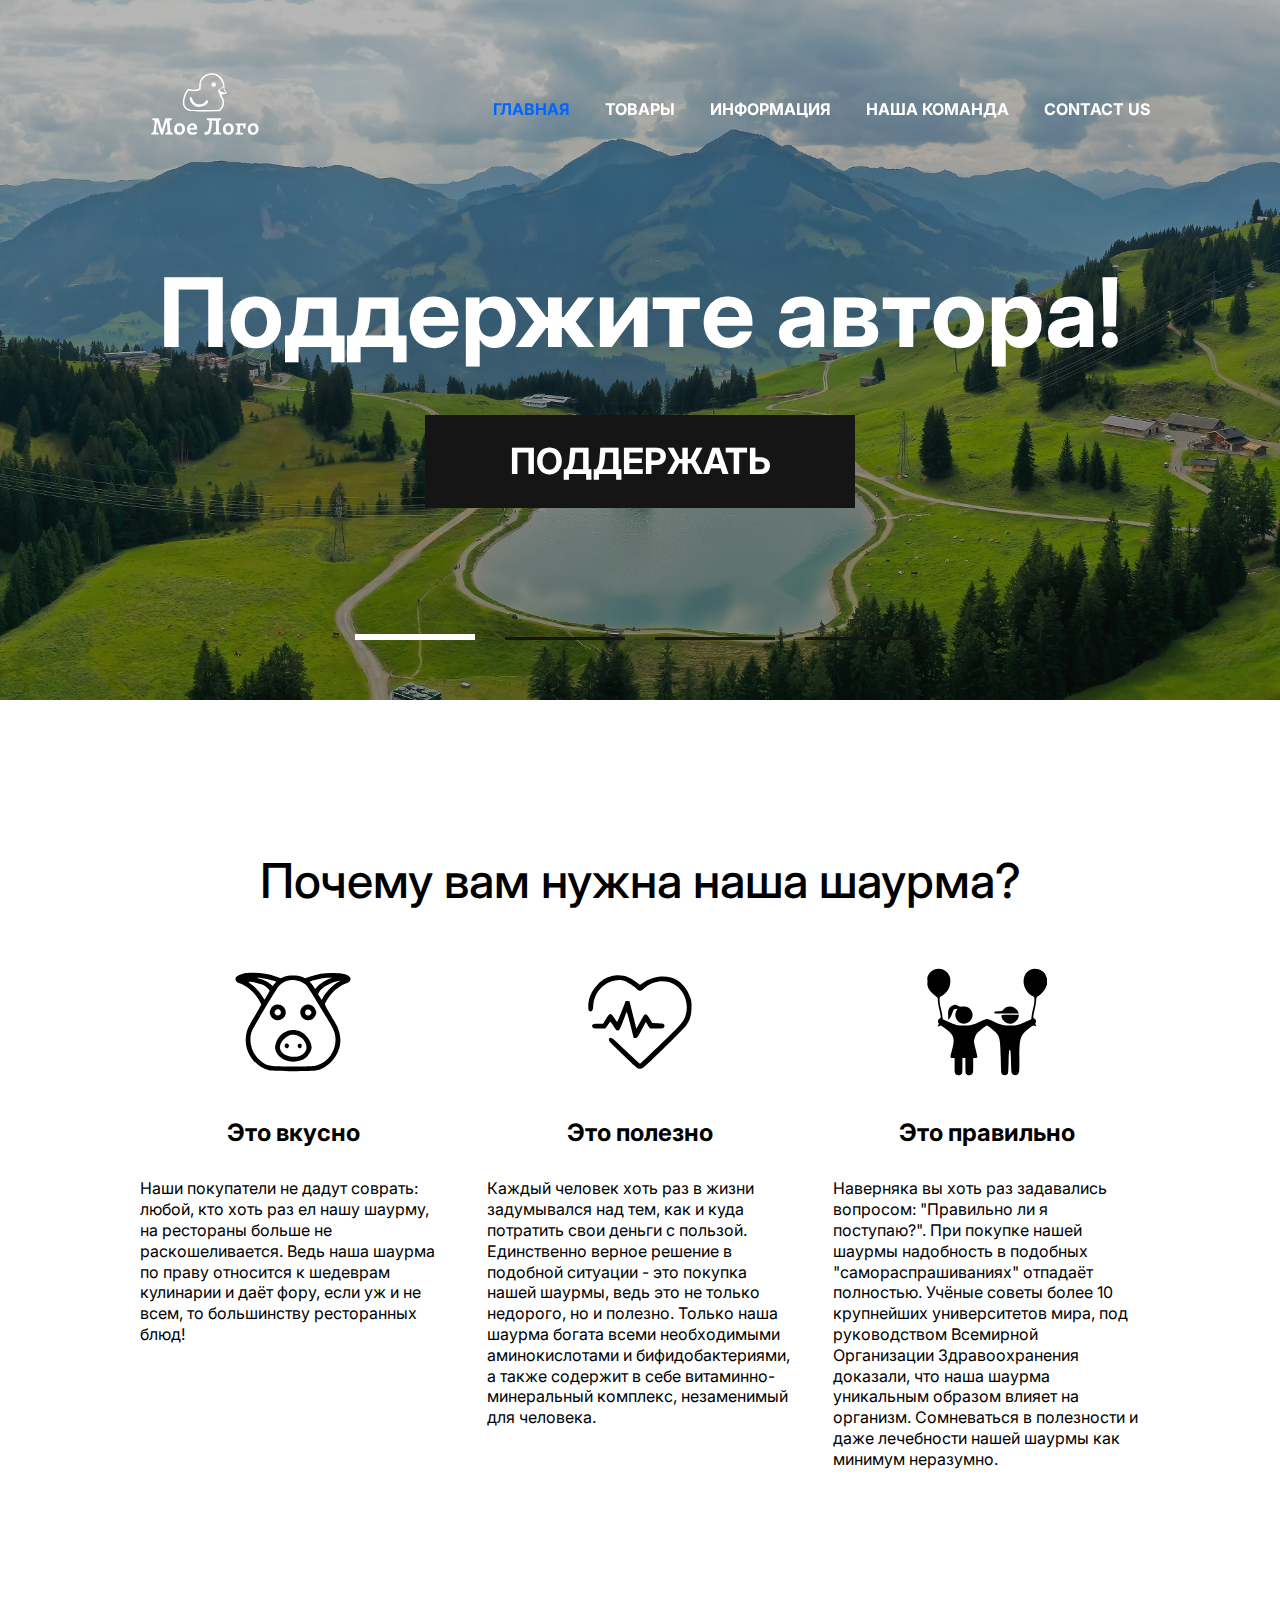
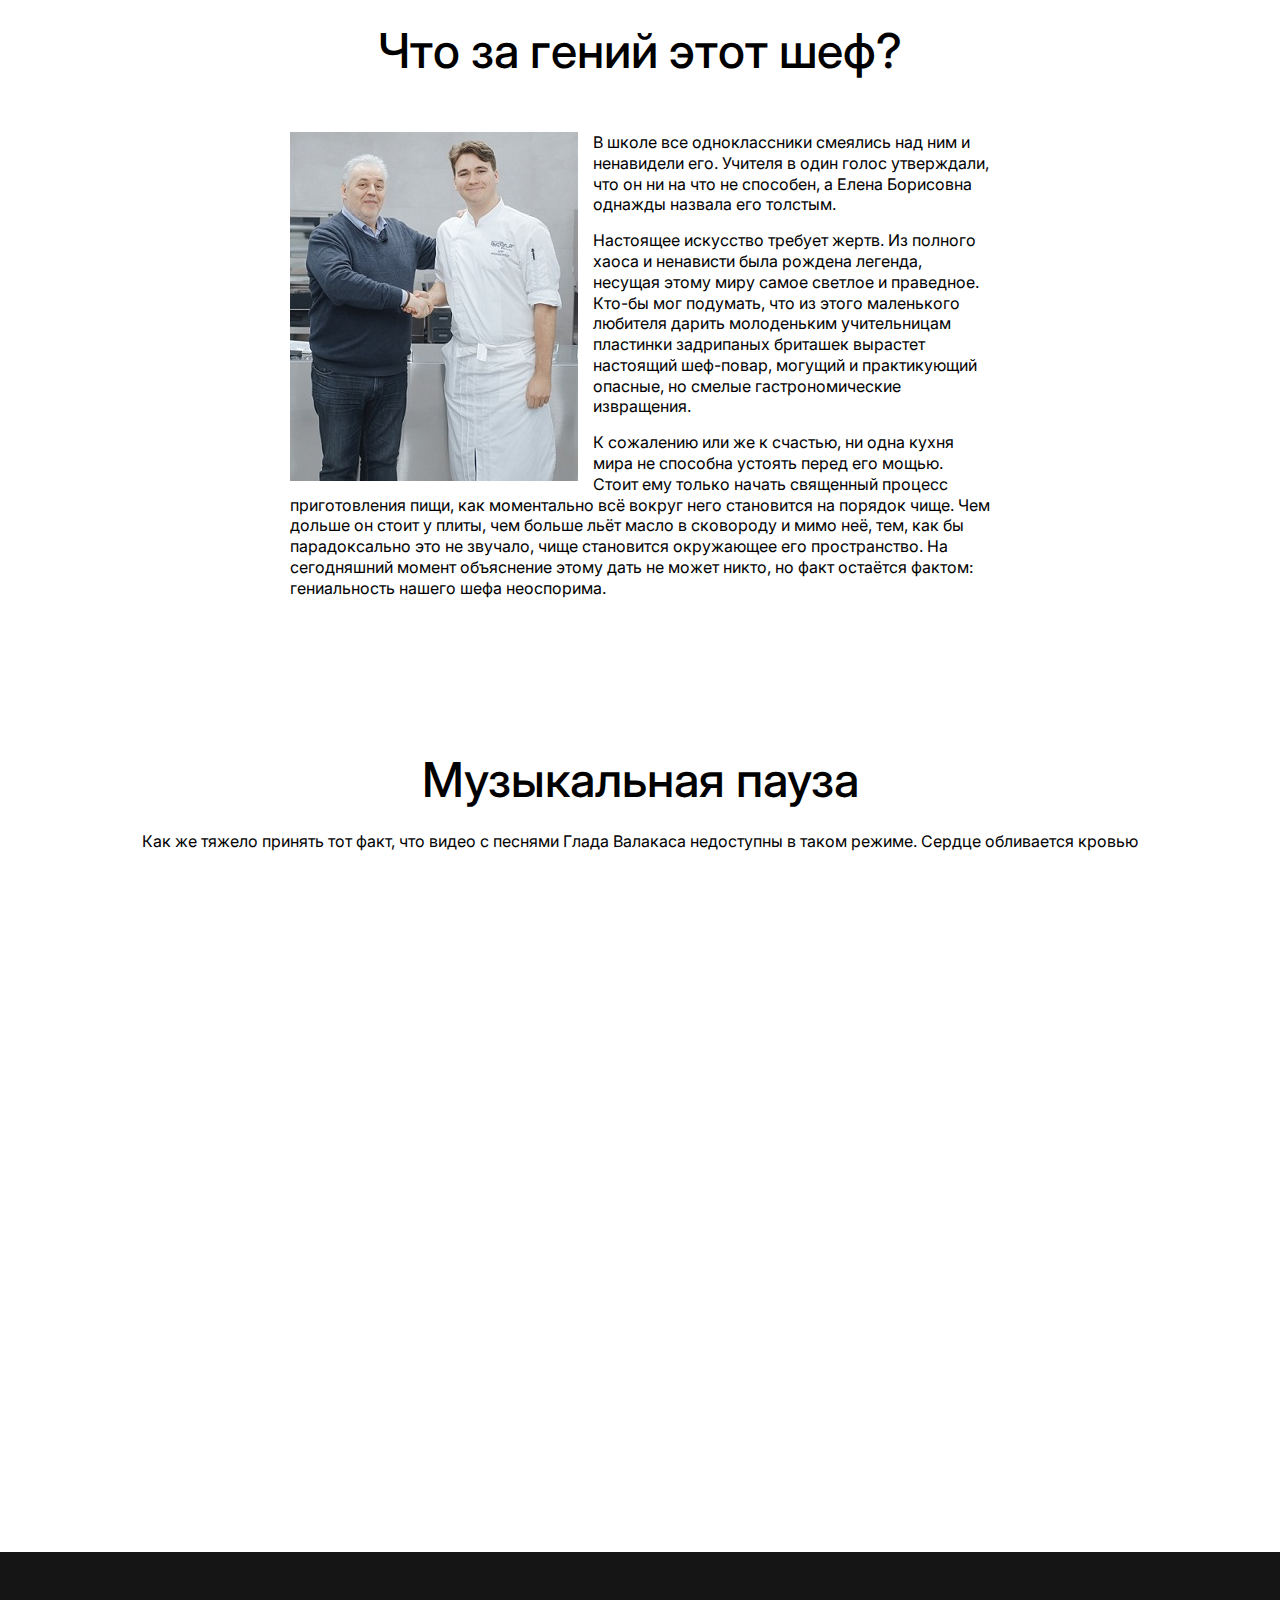
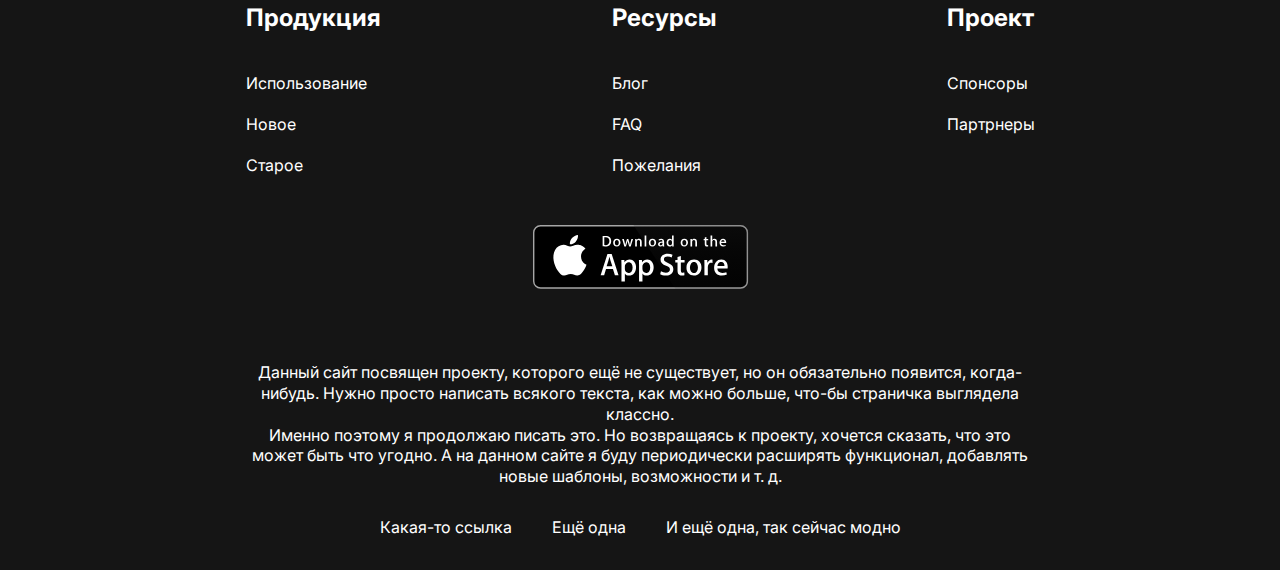
==== commit 78c41de4: "Add files via upload" ====
--- a/index.html
+++ b/index.html
@@ -23,9 +23,14 @@
                         </div>
                     </a>
                     <nav class="menu">
+                        <button class="menu__btn">
+                            <span></span>
+                            <span></span>
+                            <span></span>
+                        </button>
                         <ul class="menu__list">
                             <li class="menu__list-item">
-                                <a href="index.html" class="menu__list-link">Главная</a>
+                                <a href="index.html" class="menu__list-link menu__list-link--active">Главная</a>
                             </li>
                             <li class="menu__list-item">
                                 <a href="Tovary.html" class="menu__list-link">Товары</a>
@@ -37,7 +42,7 @@
                                 <a href="Nasha_komanda.html" class="menu__list-link">Наша команда</a>
                             </li>
                             <li class="menu__list-item">
-                                <a href="O_proekte.html" class="menu__list-link">О проекте</a>
+                                <a href="Contact_us.html" class="menu__list-link">Contact us</a>
                             </li>
                         </ul>
                     </nav>
--- a/styles.css
+++ b/styles.css
@@ -87,6 +87,35 @@
 }
 
 
+.menu__list-link--active {
+    color: #0066FF;
+}
+
+.menu__list-link:hover {
+    color: #0066FF;
+}
+
+
+.menu__btn {
+    height: 20px;
+    width: 30px;
+    display: flex;
+    flex-direction: column;
+    justify-content: space-between;
+    padding: 0;
+    border: none;
+    background-color: transparent;
+    display: none;
+    margin-right: 15px;
+}
+
+.menu__btn span {
+    height: 2px;
+    background-color: #fff;
+    width: 100%;
+}
+
+
 .footer {
     background-color: #151515;
     padding: 50px 0 32px;
@@ -124,12 +153,14 @@
     max-width: 800px;
     margin: 0 auto 30px;
     text-align: center;
+    padding: 0 10px;
 }
 
 .copy__nav-list {
     display: flex;
     justify-content: center;
     gap: 40px;
+    padding: 0 10px;
 }
 
 .main {
@@ -222,6 +253,7 @@
     grid-template-columns: repeat(3, 1fr);
     gap: 40px;
     text-align: center;
+    padding: 0 10px;
 }
 
 
@@ -235,6 +267,7 @@
 
 .topic-second {
     margin: 150px 0;
+    padding: 0 10px;
 }
 
 .topic-second__content {
@@ -272,4 +305,245 @@
 .video__player {
     display: block;
     margin: 0 auto;
+}
+
+.contact {
+    padding: 100px 0 150px;
+}
+
+.contact__title {
+    margin-bottom: 20px;
+}
+
+.contact__text {
+    text-align: center;
+    font-size: 24px;
+    font-weight: 600;
+    margin-bottom: 50px;
+    padding: 0 100px;
+}
+
+.form {
+    max-width: 580px;
+    margin: 0 auto;
+    display: flex;
+    justify-content: space-between;
+    flex-wrap: wrap;       /*если мало места, будут переноситься*/
+}
+
+.form__text-area {
+    width: 100%;
+    resize: none;
+    padding: 28px 20px;
+    height: 290px;
+    border: 1px solid #0066FF;
+    font-family: 'Inter', sans-serif;
+    font-size: 16px;
+    font-weight: 400;
+    line-height: 1.3;
+    color: black;
+    margin-bottom: 50px;
+}
+
+.form__input {
+    width: 270px;
+    padding: 18px 20px;
+    display: inline-block;
+    border: 1px solid #0066FF;
+    margin-bottom: 50px;
+    font-family: 'Inter', sans-serif;
+    font-size: 16px;
+    font-weight: 400;
+    line-height: 1.3;
+    color: black;
+}
+
+.form__input::placeholder, .form__text-area::placeholder {
+    font-family: 'Inter', sans-serif;
+    font-size: 16px;
+    font-weight: 400;
+    line-height: 1.3;
+    color: black;
+    opacity: 0.4;
+}
+
+.form__btn {
+    text-transform: uppercase;
+    color: white;
+    background-color: #151515;
+    font-family: 'Inter', sans-serif;
+    font-size: 16px;
+    font-weight: 400;
+    padding: 15px 50px;
+    margin: 0 auto;
+}
+
+.product {
+    padding: 100px 0 150px;
+}
+
+.tabs__btn {
+    padding: 0 150px;
+    display: flex;
+    justify-content: space-between;
+    gap: 80px;
+    padding-bottom: 100px; 
+}
+
+.tabs__btn-item {
+    font-size: 24px;
+    font-weight: 700;
+    cursor: pointer;
+    border: none;
+    background-color: transparent;
+    padding: 0;
+}
+
+.tabs__btn-item--active {
+    color: #0066FF;
+}
+
+.tabs__content-item {
+    display: none;
+    grid-template-columns: repeat(4, 1fr);
+    gap: 100px 40px;
+}
+
+.tabs__content-item.tabs__content-item--active {
+    display: grid;
+}
+
+.card {
+    text-align: center;
+}
+
+.card__content {
+    padding: 0 5px;
+    border: 1px solid #6e4318;
+    border-top: 0;
+}
+
+.card__img {
+    display: block;
+    border: 1px solid #6e4318;
+}
+
+
+.card__title {
+    font-size: 24px;
+    font-weight: 600;
+    margin-bottom: 20px;
+}
+
+.card__text {
+    margin-bottom: 20px;
+}
+
+.card__price {
+    margin-bottom: 20px;
+    margin-bottom: 20px;
+    font-size: 24px;
+    font-weight: 700;
+}
+
+.card__link {
+    display: block;
+    color: #361f00c2;
+    border: 1px solid #6e4318;
+    border-top: 0;
+}
+
+@media (max-width: 1040px)  {
+    .title {
+        font-size: 56px;
+    }
+    .top__link {
+        max-width: 210px;
+        font-size: 20px;
+    }
+    .video__player {
+        width: 96%;
+    }
+}
+
+@media (max-width: 860px) {
+    .menu__btn {
+        display: flex;
+    }
+
+    .menu__btn, 
+    .logo {
+        position: relative;
+        z-index: 10;
+    }
+
+    .menu__list {
+        position: absolute;
+        z-index: 6;
+        background-color: #151515;
+        flex-direction: column;
+        align-items: center;
+        justify-content: space-between;
+        padding-top: 200px;
+        padding-bottom: 100px;
+        height: 100vh;
+        max-height: 700px;
+        top: 0;
+        right: 0;
+        left: 0;
+        bottom: 0;
+        transform: translateY(-100%);
+        transition: transform .3s ease;
+    }
+
+    .menu__list.menu__list--active {
+        transform: translateY(0%);s
+    }
+}
+
+@media (max-width: 630px) {
+    .swiper-pagination-bullet-active,
+    .swiper-pagination-bullet {
+        width: 50px;
+        border-radius: 3px;
+    }
+    
+    .topic__list {
+        grid-template-columns: repeat(1, 1fr);
+        gap: 80px;
+        text-align: center;
+    }
+}
+
+@media (max-width: 500px) {
+    
+.topic-second__content {
+    margin: 0 auto;
+    text-align: left;
+}
+
+.shef {
+    float: none;
+    display: block;
+    margin: 0 auto;
+    margin-bottom: 10px;
+}
+.footer {
+    font-size: 80%;
+}
+
+.footer__menu-title {
+    font-size: 130%;
+}
+
+}
+
+@media (max-width: 380px) {
+    .title {
+        font-size: 36px;
+    }
+    .top__link {
+        max-width: 190px;
+        font-size: 13px;
+    }   
 }